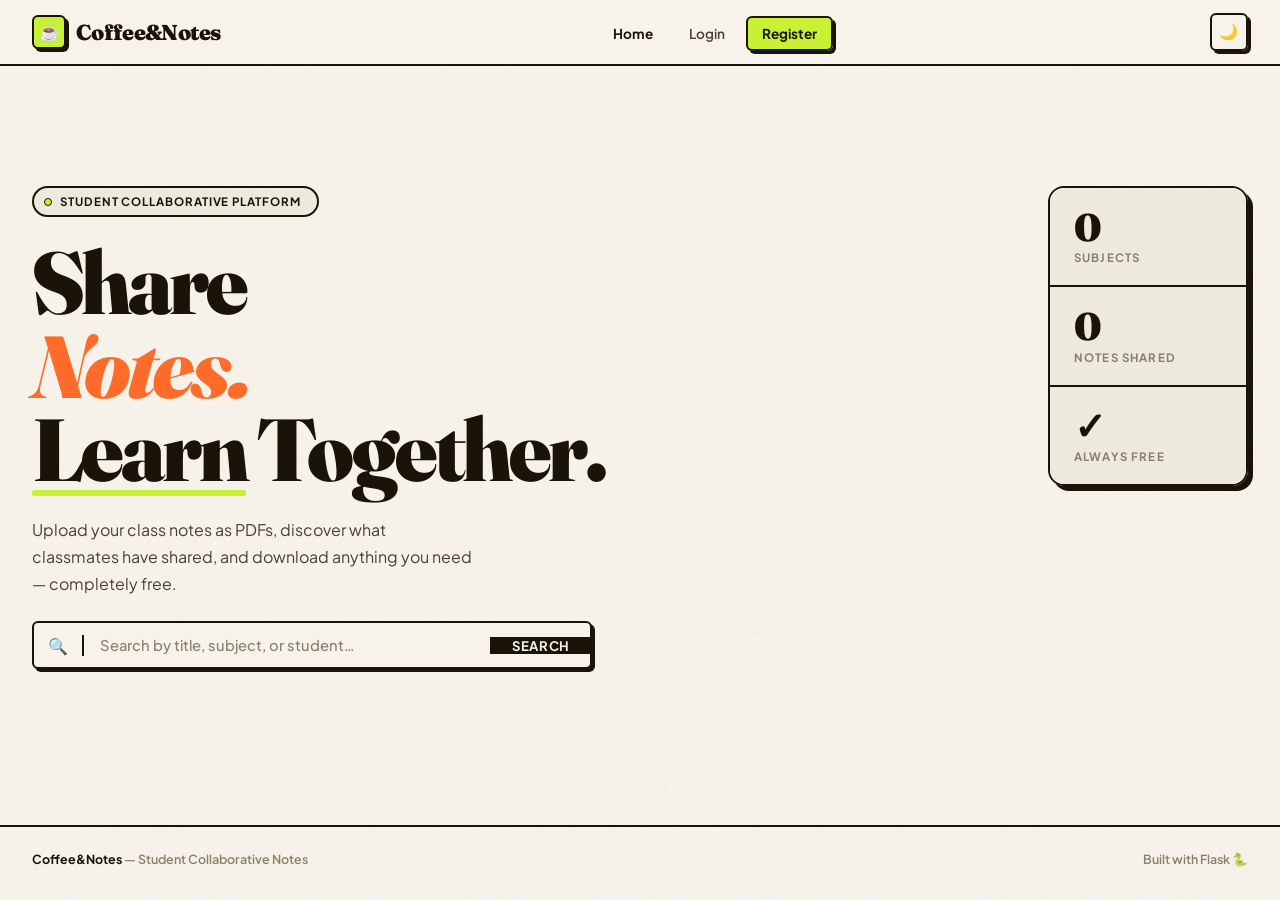
==== templates/index.html @ adb2385a "Initial commit" ====
<!DOCTYPE html>
<html lang="en" data-theme="light">
<head>
  <meta charset="UTF-8" />
  <meta name="viewport" content="width=device-width, initial-scale=1.0" />
  <title>Coffee&amp;Notes — Share Notes, Learn Together</title>
  <link rel="icon" type="image/svg+xml" href="/static/favicon.svg" />
  <link rel="preconnect" href="https://fonts.googleapis.com" />
  <link href="https://fonts.googleapis.com/css2?family=Fraunces:ital,opsz,wght@0,9..144,700;0,9..144,900;1,9..144,400&family=Plus+Jakarta+Sans:wght@400;500;600;700;800&display=swap" rel="stylesheet" />
  <link rel="stylesheet" href="/static/style.css" />
  <script>(function(){ var t=localStorage.getItem('ns-theme-v3')||'light'; document.documentElement.setAttribute('data-theme',t); })();</script>
</head>
<body>

<!-- NAVBAR — rendered by JS based on DATA.current_user -->
<nav class="navbar">
  <div class="nav-inner">
    <a href="/" class="logo"><div class="logo-box">☕</div> Coffee&amp;Notes</a>
    <ul class="nav-links" id="navLinks">
      <li><a href="/" class="active">Home</a></li>
      <!-- auth links injected by JS -->
    </ul>
    <div class="nav-controls">
      <button class="icon-btn" id="themeBtn" title="Toggle theme">🌙</button>
      <button class="hamburger icon-btn" id="burger" aria-label="Menu">
        <span></span><span></span><span></span>
      </button>
    </div>
  </div>
</nav>

<div id="flashesMount"></div>

<main>
<div class="page">

  <!-- HERO -->
  <section class="hero">
    <div class="hero-left">
      <div class="hero-pill">
        <span class="hero-dot"></span>
        Student Collaborative Platform
      </div>
      <h1 class="hero-title">
        Share<br>
        <span class="accent-word">Notes.</span><br>
        <span class="underline-word">Learn</span> Together.
      </h1>
      <p class="hero-desc">
        Upload your class notes as PDFs, discover what classmates have shared,
        and download anything you need — completely free.
      </p>

      <!-- Mobile stats -->
      <div class="stats-row-mobile">
        <div class="stat-chip-sm">
          <div class="num" id="mobileSubjectsCount">0</div>
          <div class="lbl">Subjects</div>
        </div>
        <div class="stat-chip-sm">
          <div class="num" id="mobileNotesCount">0</div>
          <div class="lbl">Notes</div>
        </div>
      </div>

      <!-- Search -->
      <form method="GET" action="/">
        <div class="search-bar">
          <span class="search-icon-wrap">🔍</span>
          <input type="text" name="q" id="searchInput"
            placeholder="Search by title, subject, or student…"
            autocomplete="off" />
          <button type="submit">Search</button>
        </div>
      </form>
    </div>

    <!-- Desktop stats panel -->
    <div class="hero-right">
      <div class="stat-block">
        <div class="stat-num" id="statSubjects">0</div>
        <div class="stat-lbl">Subjects</div>
      </div>
      <div class="stat-block">
        <div class="stat-num" id="statNotes">0</div>
        <div class="stat-lbl">Notes Shared</div>
      </div>
      <div class="stat-block">
        <div class="stat-num">✓</div>
        <div class="stat-lbl">Always Free</div>
      </div>
    </div>
  </section>

  <!-- CONTENT AREA — filled by JS -->
  <section id="contentArea"></section>

</div>
</main>

<footer>
  <span><strong>Coffee&amp;Notes</strong> — Student Collaborative Notes</span>
  <span>Built with Flask 🐍</span>
</footer>

<button class="scroll-top" id="scrollTop" aria-label="Back to top">↑</button>

<script>const DATA = {{ data|tojson }};</script>
<script src="/static/script.js"></script>

<script>
// ── Index page logic ───────────────────────────────────────────
(function() {
  const { subjects, total_notes, total_subjects, search_query, search_results, current_user } = DATA;

  // Populate search input
  if (search_query) {
    document.getElementById('searchInput').value = search_query;
  }

  // Stats counters
  animateCount(document.getElementById('statSubjects'), total_subjects);
  animateCount(document.getElementById('statNotes'), total_notes);
  animateCount(document.getElementById('mobileSubjectsCount'), total_subjects);
  animateCount(document.getElementById('mobileNotesCount'), total_notes);

  const area = document.getElementById('contentArea');

  if (search_query) {
    // ── Search results ─────────────────────────────────────────
    const clearBtn = `<a href="/" class="btn btn-ghost" style="font-size:0.78rem;padding:6px 14px;">✕ Clear</a>`;
    area.innerHTML = `
      <div class="sec-head">
        <span class="sec-head-label">Results for "${escHtml(search_query)}"</span>
        <span class="sec-head-count">${search_results.length}</span>
        <span class="sec-head-spacer"></span>
        ${clearBtn}
      </div>
    `;

    if (search_results.length === 0) {
      area.innerHTML += emptyState('😕', 'Nothing found',
        'Try a different search term, or upload the notes yourself.',
        current_user ? `<a href="/upload" class="btn btn-primary btn-lg">+ Upload Note</a>`
                     : `<a href="/register" class="btn btn-primary btn-lg">Join &amp; Upload</a>`);
    } else {
      const grid = document.createElement('div');
      grid.className = 'notes-grid';
      search_results.forEach(note => { grid.appendChild(makeNoteCard(note, current_user)); });
      area.appendChild(grid);
    }

  } else {
    // ── Subjects grid ──────────────────────────────────────────
    const uploadBtn = (current_user && subjects.length)
      ? `<a href="/upload" class="btn btn-primary" style="font-size:0.78rem;padding:7px 16px;">+ Upload</a>` : '';

    area.innerHTML = `
      <div class="sec-head">
        <span class="sec-head-label">Browse Subjects</span>
        ${subjects.length ? `<span class="sec-head-count">${subjects.length}</span>` : ''}
        <span class="sec-head-spacer"></span>
        ${uploadBtn}
      </div>
    `;

    if (subjects.length === 0) {
      area.innerHTML += emptyState('📭', 'No notes yet',
        'Be the first to upload notes and kick off the shared library.',
        current_user ? `<a href="/upload" class="btn btn-primary btn-xl">✦ Upload First Note</a>`
                     : `<a href="/register" class="btn btn-primary btn-xl">✦ Join &amp; Upload</a>`);
    } else {
      const maxCount = Math.max(...subjects.map(s => s.count));
      const grid = document.createElement('div');
      grid.className = 'subjects-grid';
      subjects.forEach(subj => {
        const pct = Math.round(subj.count / maxCount * 100);
        const card = document.createElement('a');
        card.href = `/subject/${encodeURIComponent(subj.name)}`;
        card.className = 'subject-card';
        card.innerHTML = `
          <span class="sc-arrow">↗</span>
          <div class="sc-icon-wrap" data-subject-icon="${escHtml(subj.name)}">📒</div>
          <div class="sc-name">${escHtml(subj.name)}</div>
          <div class="sc-meta"><strong>${subj.count}</strong> note${subj.count !== 1 ? 's' : ''}</div>
          <div class="sc-strip">
            <div class="sc-strip-fill" data-pct="${pct}" style="width:0%"></div>
          </div>
        `;
        grid.appendChild(card);
      });
      area.appendChild(grid);
    }
  }

  // Init strips after DOM insertion
  initStrips();
  stampIcons();
})();
</script>
</body>
</html>
---- static/style.css ----
/* ================================================================
   NoteShare v3 — Editorial Paper × Neon Ink
   Aesthetic: Warm cream paper, bold thick strokes, punchy lime/
   orange/coral accents, Plus Jakarta Sans + Fraunces serif,
   hard shadows (no blur), grid-breaking layout, high contrast.
   ================================================================ */

@import url('https://fonts.googleapis.com/css2?family=Fraunces:ital,opsz,wght@0,9..144,300;0,9..144,700;0,9..144,900;1,9..144,400&family=Plus+Jakarta+Sans:wght@400;500;600;700;800&display=swap');

/* ── Tokens ──────────────────────────────────────────────── */
:root {
  /* Paper palette */
  --paper:       #f7f3eb;
  --paper-2:     #eee9dd;
  --paper-3:     #e3ddd0;
  --ink:         #1a1408;
  --ink-2:       #4a4030;
  --ink-3:       #8a7f6a;

  /* Neon accents */
  --lime:        #c8f135;
  --lime-dk:     #9dbd1a;
  --orange:      #ff6b2b;
  --orange-lt:   #ff8f5e;
  --coral:       #ff4d6d;
  --sky:         #38bdf8;
  --mint:        #34d399;

  /* Theme accent (swapped in dark) */
  --accent:      var(--lime);
  --accent-dk:   var(--lime-dk);
  --accent-text: var(--ink);

  /* Strokes */
  --stroke:      2px solid var(--ink);
  --stroke-lt:   1px solid var(--paper-3);

  /* Hard shadow */
  --shadow-sm:   3px 3px 0 var(--ink);
  --shadow-md:   5px 5px 0 var(--ink);
  --shadow-lg:   8px 8px 0 var(--ink);

  /* Typography */
  --serif:    'Fraunces', Georgia, serif;
  --sans:     'Plus Jakarta Sans', system-ui, sans-serif;

  /* Radii — sharp */
  --r:     6px;
  --r-md:  10px;
  --r-lg:  16px;

  /* Motion */
  --ease:  cubic-bezier(0.34, 1.56, 0.64, 1);
  --ease2: cubic-bezier(0.16, 1, 0.3, 1);
  --t:     0.25s var(--ease);
  --t2:    0.2s var(--ease2);
}

/* Dark mode */
[data-theme="dark"] {
  --paper:   #141209;
  --paper-2: #1e1a10;
  --paper-3: #2a2418;
  --ink:     #f5f0e6;
  --ink-2:   #c8bfa8;
  --ink-3:   #7a7060;

  --accent:      var(--lime);
  --accent-dk:   var(--lime-dk);
  --accent-text: #141209;

  --shadow-sm:   3px 3px 0 rgba(200,241,53,0.4);
  --shadow-md:   5px 5px 0 rgba(200,241,53,0.3);
  --shadow-lg:   8px 8px 0 rgba(200,241,53,0.2);
}

/* ── Reset ───────────────────────────────────────────────── */
*, *::before, *::after { box-sizing: border-box; margin: 0; padding: 0; }
html { scroll-behavior: smooth; font-size: 16px; }

body {
  font-family: var(--sans);
  background: var(--paper);
  color: var(--ink);
  min-height: 100vh;
  overflow-x: hidden;
  transition: background 0.3s, color 0.3s;
}

a { color: inherit; text-decoration: none; }

/* Grain texture */
body::before {
  content: '';
  position: fixed; inset: 0;
  opacity: 0.04;
  background-image: url("data:image/svg+xml,%3Csvg viewBox='0 0 200 200' xmlns='http://www.w3.org/2000/svg'%3E%3Cfilter id='n'%3E%3CfeTurbulence type='fractalNoise' baseFrequency='0.9' numOctaves='4' stitchTiles='stitch'/%3E%3C/filter%3E%3Crect width='100%25' height='100%25' filter='url(%23n)'/%3E%3C/svg%3E");
  pointer-events: none;
  z-index: 0;
}

.navbar, main, footer, .scroll-top, .toast-wrap, .modal-overlay { position: relative; z-index: 2; }

/* Scrollbar */
::-webkit-scrollbar { width: 6px; }
::-webkit-scrollbar-track { background: var(--paper-2); }
::-webkit-scrollbar-thumb { background: var(--ink-3); border-radius: 0; }

/* ================================================================
   NAVBAR
================================================================ */
.navbar {
  position: sticky; top: 0; z-index: 100;
  background: var(--paper);
  border-bottom: var(--stroke);
  transition: background 0.3s;
}

.nav-inner {
  max-width: 1280px; margin: 0 auto;
  padding: 0 32px;
  height: 64px;
  display: flex; align-items: center; justify-content: space-between; gap: 20px;
}

/* Logo */
.logo {
  font-family: var(--serif);
  font-size: 1.35rem;
  font-weight: 900;
  color: var(--ink);
  display: flex; align-items: center; gap: 10px;
  letter-spacing: -0.03em;
}

.logo-box {
  width: 34px; height: 34px;
  background: var(--lime);
  border: var(--stroke);
  border-radius: var(--r);
  display: flex; align-items: center; justify-content: center;
  font-size: 1rem;
  box-shadow: var(--shadow-sm);
  transition: transform var(--t), box-shadow var(--t);
}

.logo:hover .logo-box {
  transform: translate(-2px,-2px);
  box-shadow: 5px 5px 0 var(--ink);
}

/* Nav links */
.nav-links { display: flex; align-items: center; gap: 6px; list-style: none; }

.nav-links a {
  font-size: 0.85rem; font-weight: 600;
  padding: 7px 14px;
  border-radius: var(--r);
  color: var(--ink-2);
  border: 1.5px solid transparent;
  transition: all var(--t2);
}

.nav-links a:hover {
  color: var(--ink);
  background: var(--paper-2);
  border-color: var(--ink);
  box-shadow: var(--shadow-sm);
  transform: translate(-1px,-1px);
}

.nav-links a.active { color: var(--ink); font-weight: 700; }

.btn-nav-cta {
  background: var(--lime) !important;
  color: var(--ink) !important;
  border: var(--stroke) !important;
  box-shadow: var(--shadow-sm) !important;
  font-weight: 700 !important;
}

.btn-nav-cta:hover {
  transform: translate(-2px,-2px) !important;
  box-shadow: var(--shadow-md) !important;
}

.nav-controls { display: flex; align-items: center; gap: 8px; }

.icon-btn {
  width: 38px; height: 38px;
  border: var(--stroke);
  border-radius: var(--r);
  background: transparent;
  color: var(--ink);
  display: flex; align-items: center; justify-content: center;
  cursor: pointer;
  font-size: 0.95rem;
  transition: all var(--t2);
  box-shadow: var(--shadow-sm);
}

.icon-btn:hover {
  background: var(--paper-2);
  transform: translate(-1px,-1px);
  box-shadow: var(--shadow-md);
}

.hamburger { display: none; flex-direction: column; gap: 4px; }
.hamburger span { display: block; width: 20px; height: 2px; background: var(--ink); border-radius: 1px; transition: all var(--t2); }

/* ================================================================
   LAYOUT
================================================================ */
.page { max-width: 1280px; margin: 0 auto; padding: 56px 32px 100px; }

/* ================================================================
   FLASH
================================================================ */
.flashes { max-width: 1280px; margin: 16px auto 0; padding: 0 32px; display: flex; flex-direction: column; gap: 8px; }

.flash {
  display: flex; align-items: center; gap: 10px;
  padding: 13px 18px;
  border: var(--stroke);
  border-radius: var(--r);
  font-size: 0.875rem; font-weight: 600;
  animation: flashIn 0.3s var(--ease);
}

.flash.success { background: var(--lime); color: var(--ink); box-shadow: var(--shadow-sm); }
.flash.error   { background: var(--coral); color: #fff; box-shadow: var(--shadow-sm); }

@keyframes flashIn {
  from { opacity:0; transform:translateY(-10px); }
  to   { opacity:1; transform:translateY(0); }
}

/* ================================================================
   HERO
================================================================ */
.hero {
  padding: 64px 0 56px;
  display: grid;
  grid-template-columns: 1fr auto;
  gap: 40px;
  align-items: start;
}

.hero-left { display: flex; flex-direction: column; gap: 24px; }

/* Tag pill */
.hero-pill {
  display: inline-flex; align-items: center; gap: 8px;
  background: var(--paper-2);
  border: var(--stroke);
  border-radius: 999px;
  padding: 6px 16px 6px 10px;
  font-size: 0.72rem; font-weight: 700;
  letter-spacing: 0.08em; text-transform: uppercase;
  color: var(--ink);
  width: fit-content;
}

.hero-dot {
  width: 8px; height: 8px;
  background: var(--lime);
  border: 1.5px solid var(--ink);
  border-radius: 50%;
  animation: breathe 2s ease-in-out infinite;
}

@keyframes breathe {
  0%,100% { transform:scale(1); }
  50%      { transform:scale(1.3); }
}

.hero-title {
  font-family: var(--serif);
  font-size: clamp(3rem, 7vw, 5.5rem);
  font-weight: 900;
  line-height: 0.95;
  letter-spacing: -0.04em;
  color: var(--ink);
}

.hero-title .accent-word {
  color: var(--orange);
  font-style: italic;
}

.hero-title .underline-word {
  position: relative;
  display: inline-block;
}

.hero-title .underline-word::after {
  content: '';
  position: absolute;
  left: 0; bottom: -4px;
  width: 100%; height: 6px;
  background: var(--lime);
  border-radius: 2px;
}

.hero-desc {
  font-size: 1rem; color: var(--ink-2); line-height: 1.7;
  max-width: 440px; font-weight: 400;
}

/* Hero right — stats panel */
.hero-right {
  display: flex;
  flex-direction: column;
  gap: 0;
  border: var(--stroke);
  border-radius: var(--r-lg);
  overflow: hidden;
  box-shadow: var(--shadow-md);
  min-width: 200px;
  flex-shrink: 0;
}

.stat-block {
  padding: 20px 24px;
  border-bottom: var(--stroke);
  background: var(--paper-2);
  transition: background var(--t2);
}

.stat-block:last-child { border-bottom: none; }
.stat-block:hover { background: var(--lime); }

.stat-num {
  font-family: var(--serif);
  font-size: 2.4rem;
  font-weight: 900;
  color: var(--ink);
  line-height: 1;
  letter-spacing: -0.04em;
}

.stat-lbl {
  font-size: 0.72rem; font-weight: 700;
  letter-spacing: 0.1em; text-transform: uppercase;
  color: var(--ink-3);
  margin-top: 4px;
}

/* Search bar */
.search-bar {
  display: flex;
  align-items: center;
  gap: 0;
  max-width: 560px;
  border: var(--stroke);
  border-radius: var(--r);
  overflow: hidden;
  box-shadow: var(--shadow-sm);
  background: var(--paper);
}

.search-icon-wrap {
  padding: 0 14px;
  color: var(--ink-3);
  font-size: 1rem;
  border-right: var(--stroke);
  height: 100%;
  display: flex; align-items: center;
}

.search-bar input {
  flex: 1;
  padding: 13px 16px;
  background: transparent;
  border: none;
  outline: none;
  font-family: var(--sans);
  font-size: 0.92rem;
  color: var(--ink);
  font-weight: 500;
}

.search-bar input::placeholder { color: var(--ink-3); }

.search-bar button {
  background: var(--ink);
  color: var(--paper);
  border: none;
  border-left: var(--stroke);
  padding: 0 20px;
  height: 100%;
  font-family: var(--sans);
  font-size: 0.82rem;
  font-weight: 700;
  cursor: pointer;
  letter-spacing: 0.05em;
  text-transform: uppercase;
  transition: background var(--t2);
  white-space: nowrap;
}

.search-bar button:hover { background: var(--orange); }

/* ================================================================
   SECTION HEADING
================================================================ */
.sec-head {
  display: flex; align-items: center; gap: 16px;
  margin-bottom: 28px;
  padding-bottom: 16px;
  border-bottom: var(--stroke);
}

.sec-head-label {
  font-family: var(--serif);
  font-size: 1.4rem;
  font-weight: 700;
  color: var(--ink);
  letter-spacing: -0.02em;
}

.sec-head-count {
  background: var(--lime);
  border: var(--stroke);
  border-radius: 999px;
  padding: 2px 12px;
  font-size: 0.72rem;
  font-weight: 800;
  color: var(--ink);
  letter-spacing: 0.06em;
}

.sec-head-spacer { flex: 1; }

/* ================================================================
   SUBJECT CARDS
================================================================ */
.subjects-grid {
  display: grid;
  grid-template-columns: repeat(auto-fill, minmax(230px, 1fr));
  gap: 0;
  border: var(--stroke);
  border-radius: var(--r-lg);
  overflow: hidden;
  box-shadow: var(--shadow-md);
}

.subject-card {
  background: var(--paper-2);
  border-right: var(--stroke);
  border-bottom: var(--stroke);
  padding: 26px 22px;
  display: flex; flex-direction: column; gap: 10px;
  text-decoration: none;
  position: relative;
  overflow: hidden;
  transition: background var(--t2), transform 0.15s;
  cursor: pointer;
}

/* Remove right border on last in row & bottom border on last row
   (handled via JS class or just let overflow:hidden clip it) */
.subject-card::after {
  content: '→';
  position: absolute; top: 20px; right: 20px;
  font-size: 1.1rem; color: var(--ink-3);
  transition: all var(--t);
}

.subject-card:hover {
  background: var(--lime);
  z-index: 1;
}

.subject-card:hover::after { transform: translate(3px,-3px); color: var(--ink); }

.sc-icon-wrap {
  width: 44px; height: 44px;
  background: var(--paper);
  border: var(--stroke);
  border-radius: var(--r);
  display: flex; align-items: center; justify-content: center;
  font-size: 1.3rem;
  box-shadow: var(--shadow-sm);
  transition: transform var(--t);
}

.subject-card:hover .sc-icon-wrap { transform: rotate(-6deg) scale(1.08); }

.sc-name {
  font-family: var(--serif);
  font-size: 1.1rem; font-weight: 700;
  color: var(--ink); letter-spacing: -0.02em;
  padding-right: 24px;
  line-height: 1.2;
}

.sc-meta { font-size: 0.76rem; font-weight: 600; color: var(--ink-3); text-transform: uppercase; letter-spacing: 0.06em; }
.sc-meta strong { color: var(--orange); }

/* Progress strip */
.sc-strip { height: 4px; background: var(--paper-3); border-radius: 0; overflow: hidden; margin-top: 4px; }
.sc-strip-fill { height: 100%; background: var(--orange); width: 0%; transition: width 1s var(--ease2); }
.subject-card:hover .sc-strip-fill { background: var(--ink); }

/* ================================================================
   NOTE CARDS
================================================================ */
.notes-grid {
  display: grid;
  grid-template-columns: repeat(auto-fill, minmax(300px, 1fr));
  gap: 20px;
}

.note-card {
  background: var(--paper-2);
  border: var(--stroke);
  border-radius: var(--r-md);
  padding: 22px;
  display: flex; flex-direction: column; gap: 14px;
  box-shadow: var(--shadow-sm);
  transition: transform var(--t), box-shadow var(--t);
  animation: cardPop 0.4s var(--ease) both;
  position: relative;
  overflow: hidden;
}

/* Colored left accent bar */
.note-card::before {
  content: '';
  position: absolute; left: 0; top: 0; bottom: 0;
  width: 4px;
  background: var(--orange);
}

.note-card:nth-child(3n+1)::before { background: var(--orange); }
.note-card:nth-child(3n+2)::before { background: var(--lime); }
.note-card:nth-child(3n)::before   { background: var(--sky); }

.note-card:hover { transform: translate(-3px,-3px); box-shadow: var(--shadow-lg); }

@keyframes cardPop {
  from { opacity:0; transform:translateY(14px) scale(0.97); }
  to   { opacity:1; transform:translateY(0) scale(1); }
}

.note-card:nth-child(1) { animation-delay:.04s }
.note-card:nth-child(2) { animation-delay:.08s }
.note-card:nth-child(3) { animation-delay:.12s }
.note-card:nth-child(4) { animation-delay:.16s }
.note-card:nth-child(5) { animation-delay:.20s }
.note-card:nth-child(6) { animation-delay:.24s }

.nc-top { display: flex; align-items: flex-start; gap: 14px; padding-left: 8px; }

.pdf-block {
  width: 40px; height: 50px;
  background: var(--coral);
  border: var(--stroke);
  border-radius: var(--r);
  display: flex; flex-direction: column;
  align-items: center; justify-content: center;
  flex-shrink: 0;
  gap: 1px;
  box-shadow: var(--shadow-sm);
}

.pdf-block-icon { font-size: 1rem; }
.pdf-block-label { font-size: 0.45rem; font-weight: 800; color: #fff; letter-spacing: 0.12em; }

.nc-text { flex:1; min-width:0; }

.nc-title {
  font-family: var(--serif);
  font-size: 1rem; font-weight: 700;
  color: var(--ink);
  line-height: 1.3; letter-spacing: -0.01em;
  margin-bottom: 6px;
  display: -webkit-box;
  -webkit-line-clamp: 2;
  -webkit-box-orient: vertical;
  overflow: hidden;
}

.nc-author {
  display: flex; align-items: center; gap: 6px;
  font-size: 0.78rem; color: var(--ink-3); font-weight: 600;
}

.ava {
  width: 22px; height: 22px;
  background: var(--orange);
  border: 1.5px solid var(--ink);
  border-radius: 50%;
  display: flex; align-items: center; justify-content: center;
  font-size: 0.6rem; font-weight: 800; color: #fff;
  flex-shrink: 0;
}

.nc-tags { display: flex; gap: 6px; flex-wrap: wrap; padding-left: 8px; }

.tag {
  display: inline-flex; align-items: center;
  background: var(--paper-3);
  border: 1.5px solid var(--ink-3);
  border-radius: 4px;
  padding: 3px 9px;
  font-size: 0.7rem; font-weight: 700;
  color: var(--ink-2);
  text-transform: uppercase; letter-spacing: 0.05em;
}

.nc-actions { display: flex; gap: 8px; padding-left: 8px; margin-top: auto; }

/* ================================================================
   BUTTONS
================================================================ */
.btn {
  display: inline-flex; align-items: center; gap: 6px;
  padding: 9px 18px;
  border-radius: var(--r);
  font-family: var(--sans);
  font-size: 0.82rem; font-weight: 700;
  cursor: pointer; border: var(--stroke);
  transition: transform var(--t), box-shadow var(--t);
  text-decoration: none; white-space: nowrap;
  letter-spacing: 0.02em;
}

.btn-primary {
  background: var(--lime);
  color: var(--ink);
  box-shadow: var(--shadow-sm);
}

.btn-primary:hover { transform: translate(-2px,-2px); box-shadow: var(--shadow-md); }

.btn-ghost {
  background: transparent;
  color: var(--ink);
  box-shadow: var(--shadow-sm);
}

.btn-ghost:hover { background: var(--paper-2); transform: translate(-2px,-2px); box-shadow: var(--shadow-md); }

.btn-danger {
  background: var(--coral);
  color: #fff;
  border-color: var(--ink);
  box-shadow: var(--shadow-sm);
}

.btn-danger:hover { transform: translate(-2px,-2px); box-shadow: var(--shadow-md); }

.btn-lg { padding: 12px 26px; font-size: 0.92rem; border-radius: var(--r-md); }
.btn-xl { padding: 16px 36px; font-size: 1.05rem; border-radius: var(--r-md); }

/* ================================================================
   UPLOAD FORM
================================================================ */
.form-page { max-width: 600px; margin: 0 auto; }

.page-header { margin-bottom: 36px; }

.page-eyebrow {
  font-size: 0.7rem; font-weight: 800;
  letter-spacing: 0.12em; text-transform: uppercase;
  color: var(--orange); margin-bottom: 10px;
}

.page-title {
  font-family: var(--serif);
  font-size: 2.6rem; font-weight: 900;
  color: var(--ink); letter-spacing: -0.04em;
  line-height: 1.05;
}

.form-card {
  background: var(--paper-2);
  border: var(--stroke);
  border-radius: var(--r-lg);
  padding: 40px;
  box-shadow: var(--shadow-lg);
  position: relative;
}

.form-group { margin-bottom: 24px; }

.form-label {
  display: block;
  font-size: 0.72rem; font-weight: 800;
  color: var(--ink-2);
  letter-spacing: 0.1em; text-transform: uppercase;
  margin-bottom: 8px;
}

.input-row {
  display: flex;
  align-items: stretch;
  border: var(--stroke);
  border-radius: var(--r);
  overflow: hidden;
  background: var(--paper);
  box-shadow: var(--shadow-sm);
  transition: box-shadow var(--t2);
}

.input-row:focus-within { box-shadow: var(--shadow-md); }

.input-pfx {
  padding: 0 14px;
  border-right: var(--stroke);
  display: flex; align-items: center;
  font-size: 1rem; color: var(--ink-3);
  background: var(--paper-2);
}

.form-input {
  flex: 1;
  padding: 13px 16px;
  background: transparent;
  border: none; outline: none;
  font-family: var(--sans); font-size: 0.95rem;
  color: var(--ink); font-weight: 500;
}

.form-input::placeholder { color: var(--ink-3); }

/* Drop zone */
.drop-zone {
  border: 2px dashed var(--ink-3);
  border-radius: var(--r-md);
  padding: 44px 24px;
  text-align: center;
  cursor: pointer;
  position: relative;
  transition: all var(--t2);
  background: var(--paper);
}

.drop-zone:hover, .drop-zone.dragover {
  border-color: var(--ink);
  border-style: solid;
  background: var(--paper-2);
  box-shadow: var(--shadow-sm);
}

.drop-zone.has-file {
  border-color: var(--lime-dk);
  border-style: solid;
  background: rgba(200,241,53,0.12);
}

.drop-zone input[type="file"] { position:absolute; inset:0; opacity:0; cursor:pointer; width:100%; height:100%; }

.dz-icon-box {
  width: 56px; height: 56px;
  background: var(--paper-2);
  border: var(--stroke);
  border-radius: var(--r);
  box-shadow: var(--shadow-sm);
  display: flex; align-items: center; justify-content: center;
  font-size: 1.5rem;
  margin: 0 auto 14px;
  transition: transform var(--t);
}

.drop-zone:hover .dz-icon-box { transform: translate(-2px,-2px) scale(1.05); box-shadow: var(--shadow-md); }

.dz-heading { font-family: var(--serif); font-size: 1.05rem; font-weight: 700; color: var(--ink); margin-bottom: 4px; }
.dz-sub { font-size: 0.78rem; color: var(--ink-3); font-weight: 500; }

.dz-filename {
  display: none; align-items: center; gap: 8px;
  margin-top: 14px; padding: 10px 16px;
  background: var(--lime);
  border: var(--stroke);
  border-radius: var(--r);
  font-size: 0.82rem; color: var(--ink); font-weight: 700;
  word-break: break-all;
  box-shadow: var(--shadow-sm);
}

.dz-filename.show { display: flex; }

/* Tips */
.tips-box {
  margin-top: 20px;
  background: var(--paper-2);
  border: var(--stroke);
  border-radius: var(--r-md);
  padding: 20px;
  box-shadow: var(--shadow-sm);
}

.tips-box-head {
  font-family: var(--serif);
  font-size: 1rem; font-weight: 700;
  color: var(--ink); margin-bottom: 10px;
  display: flex; align-items: center; gap: 8px;
}

.tips-box ul { padding-left: 20px; display: flex; flex-direction: column; gap: 5px; }
.tips-box li { font-size: 0.82rem; color: var(--ink-2); line-height: 1.5; }

/* ================================================================
   SUBJECT PAGE
================================================================ */
.breadcrumb { display: flex; align-items: center; gap: 8px; font-size: 0.8rem; font-weight: 600; color: var(--ink-3); margin-bottom: 28px; }
.breadcrumb a { color: var(--orange); }
.breadcrumb a:hover { text-decoration: underline; }
.bc-sep { color: var(--ink-3); }

.subj-hero { margin-bottom: 44px; }

.subj-title-row { display: flex; align-items: flex-start; justify-content: space-between; gap: 20px; flex-wrap: wrap; }

.subj-title-l { display: flex; align-items: center; gap: 20px; }

.subj-icon-box {
  width: 64px; height: 64px;
  background: var(--lime);
  border: var(--stroke);
  border-radius: var(--r-md);
  display: flex; align-items: center; justify-content: center;
  font-size: 1.8rem;
  box-shadow: var(--shadow-md);
  flex-shrink: 0;
}

.subj-h1 {
  font-family: var(--serif);
  font-size: clamp(1.8rem, 4.5vw, 2.8rem);
  font-weight: 900; color: var(--ink);
  letter-spacing: -0.04em; line-height: 1;
}

.subj-meta { display: flex; align-items: center; gap: 10px; margin-top: 8px; }

.badge {
  display: inline-flex; align-items: center; gap: 5px;
  background: var(--orange);
  border: var(--stroke);
  border-radius: 4px;
  padding: 3px 10px;
  font-size: 0.7rem; font-weight: 800;
  color: #fff; text-transform: uppercase; letter-spacing: 0.07em;
  box-shadow: var(--shadow-sm);
}

/* ================================================================
   EMPTY STATE
================================================================ */
.empty { text-align: center; padding: 80px 32px; }

.empty-box {
  width: 88px; height: 88px;
  background: var(--paper-2);
  border: var(--stroke);
  border-radius: var(--r-lg);
  display: flex; align-items: center; justify-content: center;
  font-size: 2.2rem;
  margin: 0 auto 24px;
  box-shadow: var(--shadow-md);
}

.empty h3 { font-family: var(--serif); font-size: 1.5rem; font-weight: 900; color: var(--ink); margin-bottom: 10px; letter-spacing: -0.02em; }
.empty p  { font-size: 0.9rem; color: var(--ink-3); margin-bottom: 28px; max-width: 320px; margin-left:auto; margin-right:auto; }

/* ================================================================
   MODAL
================================================================ */
.modal-overlay {
  display: none; position: fixed; inset: 0;
  background: rgba(26,20,8,0.7);
  z-index: 500;
  align-items: center; justify-content: center;
}

.modal-overlay.open { display: flex; }

.modal {
  background: var(--paper);
  border: var(--stroke);
  border-radius: var(--r-lg);
  padding: 36px; max-width: 380px; width: 90%;
  box-shadow: var(--shadow-lg);
  text-align: center;
  animation: modalPop 0.3s var(--ease);
}

@keyframes modalPop {
  from { opacity:0; transform:scale(0.9) translateY(16px); }
  to   { opacity:1; transform:scale(1) translateY(0); }
}

.modal-icon {
  width: 60px; height: 60px;
  background: var(--coral);
  border: var(--stroke);
  border-radius: var(--r-md);
  box-shadow: var(--shadow-md);
  display: flex; align-items: center; justify-content: center;
  font-size: 1.6rem;
  margin: 0 auto 18px;
}

.modal h3 { font-family: var(--serif); font-size: 1.3rem; font-weight: 900; color: var(--ink); margin-bottom: 8px; letter-spacing: -0.02em; }
.modal p  { font-size: 0.85rem; color: var(--ink-2); margin-bottom: 28px; line-height: 1.6; }
.modal-actions { display: flex; gap: 10px; justify-content: center; }

/* ================================================================
   TOAST
================================================================ */
.toast-wrap { position: fixed; bottom: 24px; right: 24px; z-index: 900; display: flex; flex-direction: column; gap: 8px; }

.toast {
  padding: 12px 20px;
  border: var(--stroke);
  border-radius: var(--r);
  font-size: 0.84rem; font-weight: 700;
  box-shadow: var(--shadow-md);
  animation: toastIn 0.3s var(--ease);
  max-width: 300px;
}

.toast.info    { background: var(--lime);  color: var(--ink); }
.toast.error   { background: var(--coral); color: #fff; }
.toast.success { background: var(--mint);  color: var(--ink); }

@keyframes toastIn {
  from { opacity:0; transform:translateX(20px); }
  to   { opacity:1; transform:translateX(0); }
}

/* ================================================================
   FOOTER & SCROLL TOP
================================================================ */
footer {
  border-top: var(--stroke);
  padding: 24px 32px;
  display: flex; align-items: center; justify-content: space-between;
  font-size: 0.78rem; font-weight: 600; color: var(--ink-3);
  position: relative; z-index: 2;
}

footer strong { color: var(--ink); }

.scroll-top {
  position: fixed; bottom: 28px; right: 28px;
  width: 46px; height: 46px;
  background: var(--lime);
  border: var(--stroke);
  border-radius: var(--r);
  color: var(--ink); font-size: 1.1rem; font-weight: 800;
  cursor: pointer;
  box-shadow: var(--shadow-md);
  display: flex; align-items: center; justify-content: center;
  opacity: 0; transform: translateY(12px);
  transition: all var(--t2);
  z-index: 200;
}

.scroll-top.visible { opacity:1; transform:translateY(0); }
.scroll-top:hover { transform: translate(-2px,-2px); box-shadow: var(--shadow-lg); }

/* ================================================================
   RESPONSIVE
================================================================ */
@media (max-width: 900px) {
  .hero { grid-template-columns: 1fr; gap: 32px; }
  .hero-right { flex-direction: row; min-width: auto; }
  .stat-block { flex: 1; border-right: var(--stroke); border-bottom: none; }
  .stat-block:last-child { border-right: none; }
}

@media (max-width: 768px) {
  .nav-inner { padding: 0 18px; }
  .nav-links {
    display: none; position: fixed;
    top: 64px; left: 0; right: 0;
    background: var(--paper);
    border-bottom: var(--stroke);
    flex-direction: column; padding: 12px 18px 18px; gap: 4px;
  }
  .nav-links.open { display: flex; }
  .nav-links a { padding: 10px 14px; }
  .hamburger { display: flex; }
  .page { padding: 32px 18px 80px; }
  .hero { padding: 40px 0 32px; }
  .form-card { padding: 28px 20px; }
  .subjects-grid { grid-template-columns: repeat(2, 1fr); }
  .notes-grid { grid-template-columns: 1fr; }
  .subj-title-row { flex-direction: column; }
  footer { flex-direction: column; gap: 8px; text-align: center; }
  .hero-right { flex-direction: column; }
  .stat-block { border-right: none; border-bottom: var(--stroke); }
}

@media (max-width: 480px) {
  .hero-title { font-size: 2.4rem; }
  .subjects-grid { grid-template-columns: 1fr; }
  .hero-right { display: none; }
  .stats-row-mobile { display: flex !important; }
}

/* Mobile stats (shown only on small screens) */
.stats-row-mobile {
  display: none;
  gap: 10px;
  margin-bottom: 24px;
}

.stat-chip-sm {
  flex: 1;
  padding: 14px;
  background: var(--paper-2);
  border: var(--stroke);
  border-radius: var(--r);
  box-shadow: var(--shadow-sm);
  text-align: center;
}

.stat-chip-sm .num {
  font-family: var(--serif);
  font-size: 1.8rem; font-weight: 900; color: var(--ink);
  letter-spacing: -0.04em;
}

.stat-chip-sm .lbl {
  font-size: 0.68rem; font-weight: 700;
  text-transform: uppercase; letter-spacing: 0.08em;
  color: var(--ink-3);
}

/* ================================================================
   AUTH PAGES (Login / Register)
================================================================ */

.auth-page {
  max-width: 520px;
  margin: 0 auto;
  padding-top: 20px;
}

.auth-header { text-align: center; margin-bottom: 32px; }

.auth-logo-big {
  width: 56px; height: 56px;
  background: var(--lime);
  border: var(--stroke);
  border-radius: var(--r-md);
  box-shadow: var(--shadow-md);
  display: flex; align-items: center; justify-content: center;
  font-size: 1.5rem; font-weight: 900;
  margin: 0 auto 18px;
}

.auth-title {
  font-family: var(--serif);
  font-size: 2.2rem; font-weight: 900;
  color: var(--ink); letter-spacing: -0.04em;
  margin-bottom: 8px;
}

.auth-sub { font-size: 0.9rem; color: var(--ink-3); line-height: 1.6; }

.auth-switch {
  text-align: center;
  margin-top: 20px;
  font-size: 0.875rem; color: var(--ink-3); font-weight: 500;
}

.auth-switch a { color: var(--orange); font-weight: 700; }
.auth-switch a:hover { text-decoration: underline; }

/* Two-column form row */
.form-row-2 {
  display: grid;
  grid-template-columns: 1fr 1fr;
  gap: 16px;
}

@media (max-width: 540px) {
  .form-row-2 { grid-template-columns: 1fr; }
}

/* Input suffix (show/hide pw) */
.input-sfx {
  padding: 0 14px;
  border-left: var(--stroke);
  background: var(--paper-2);
  border: none;
  border-left: var(--stroke);
  cursor: pointer;
  color: var(--ink-3);
  font-size: 0.9rem;
  transition: color var(--t2);
}

.input-sfx:hover { color: var(--ink); }

/* Password strength */
.pw-strength-wrap {
  display: flex; align-items: center; gap: 10px;
  margin-top: -8px; margin-bottom: 4px;
}

.pw-strength-bar {
  flex: 1; height: 5px;
  background: var(--paper-3);
  border: 1px solid var(--ink-3);
  border-radius: 2px; overflow: hidden;
}

.pw-strength-fill {
  height: 100%; width: 0%;
  border-radius: 2px;
  transition: width 0.4s, background 0.4s;
}

.pw-strength-label {
  font-size: 0.72rem; font-weight: 700;
  color: var(--ink-3); min-width: 50px;
  text-transform: uppercase; letter-spacing: 0.06em;
}

/* Form hint text */
.form-hint {
  font-size: 0.73rem; color: var(--ink-3);
  margin-top: 5px; font-weight: 500; line-height: 1.5;
}

/* Textarea */
.form-textarea {
  resize: vertical;
  min-height: 100px;
  border-radius: var(--r);
  padding: 13px 16px;
  border: var(--stroke);
  width: 100%;
  font-family: var(--sans);
  background: var(--paper);
  color: var(--ink);
  font-size: 0.95rem;
  outline: none;
  transition: box-shadow var(--t2);
}

.form-textarea:focus {
  box-shadow: var(--shadow-sm);
}

/* ================================================================
   NAVBAR — User Avatar + Dropdown
================================================================ */

.nav-user-wrap { position: relative; }

.nav-user-btn {
  display: flex; align-items: center; gap: 8px;
  background: var(--paper-2);
  border: var(--stroke);
  border-radius: var(--r);
  padding: 5px 12px 5px 6px;
  cursor: pointer;
  font-family: var(--sans);
  font-size: 0.85rem; font-weight: 600;
  color: var(--ink);
  box-shadow: var(--shadow-sm);
  transition: all var(--t2);
}

.nav-user-btn:hover {
  background: var(--lime);
  transform: translate(-1px,-1px);
  box-shadow: var(--shadow-md);
}

.nav-avatar {
  width: 28px; height: 28px;
  border-radius: 50%;
  border: 1.5px solid var(--ink);
  object-fit: cover;
}

.nav-avatar-init {
  width: 28px; height: 28px;
  border-radius: 50%;
  background: var(--orange);
  border: 1.5px solid var(--ink);
  display: flex; align-items: center; justify-content: center;
  font-size: 0.75rem; font-weight: 800; color: #fff;
}

.nav-username { font-size: 0.82rem; }
.nav-caret { font-size: 0.65rem; color: var(--ink-3); }

.user-dropdown {
  display: none;
  position: absolute; top: calc(100% + 6px); right: 0;
  min-width: 180px;
  background: var(--paper);
  border: var(--stroke);
  border-radius: var(--r-md);
  box-shadow: var(--shadow-lg);
  overflow: hidden;
  z-index: 200;
  animation: dropIn 0.2s var(--ease);
}

.user-dropdown.open { display: block; }

@keyframes dropIn {
  from { opacity:0; transform:translateY(-8px); }
  to   { opacity:1; transform:translateY(0); }
}

.user-dropdown a {
  display: flex; align-items: center; gap: 8px;
  padding: 11px 16px;
  font-size: 0.84rem; font-weight: 600; color: var(--ink);
  border-bottom: 1px solid var(--paper-3);
  transition: background var(--t2);
}

.user-dropdown a:last-child { border-bottom: none; }
.user-dropdown a:hover { background: var(--paper-2); }
.user-dropdown .dropdown-danger { color: var(--coral); }
.user-dropdown .dropdown-danger:hover { background: var(--coral); color: #fff; }

.dropdown-divider { height: 1px; background: var(--paper-3); }

/* ================================================================
   PROFILE PAGE
================================================================ */

.profile-hero {
  background: var(--paper-2);
  border: var(--stroke);
  border-radius: var(--r-lg);
  box-shadow: var(--shadow-md);
  overflow: hidden;
  position: relative;
}

/* Decorative top strip */
.profile-hero::before {
  content: '';
  display: block;
  height: 6px;
  background: repeating-linear-gradient(
    90deg,
    var(--lime) 0px, var(--lime) 40px,
    var(--orange) 40px, var(--orange) 80px,
    var(--sky) 80px, var(--sky) 120px
  );
}

.profile-hero-inner {
  display: flex;
  align-items: flex-start;
  gap: 28px;
  padding: 36px;
  flex-wrap: wrap;
}

/* Avatar */
.profile-avatar-wrap {
  flex-shrink: 0;
}

.profile-avatar {
  width: 100px; height: 100px;
  border-radius: 50%;
  border: var(--stroke);
  box-shadow: var(--shadow-md);
  object-fit: cover;
}

.profile-avatar-init {
  width: 100px; height: 100px;
  border-radius: 50%;
  background: var(--orange);
  border: var(--stroke);
  box-shadow: var(--shadow-md);
  display: flex; align-items: center; justify-content: center;
  font-family: var(--serif);
  font-size: 2.4rem; font-weight: 900; color: #fff;
}

/* Info */
.profile-info { flex: 1; min-width: 0; }

.profile-name-row {
  display: flex; align-items: baseline; gap: 12px;
  flex-wrap: wrap; margin-bottom: 6px;
}

.profile-name {
  font-family: var(--serif);
  font-size: clamp(1.5rem, 4vw, 2rem);
  font-weight: 900; color: var(--ink);
  letter-spacing: -0.03em; line-height: 1;
}

.profile-handle {
  font-size: 0.9rem; font-weight: 600; color: var(--ink-3);
}

.profile-headline {
  font-size: 0.95rem; font-weight: 600;
  color: var(--orange);
  margin-bottom: 10px;
}

.profile-about {
  font-size: 0.9rem; color: var(--ink-2);
  line-height: 1.65; max-width: 520px;
  margin-bottom: 14px;
}

.profile-meta-row { display: flex; gap: 10px; flex-wrap: wrap; }

.profile-meta-chip {
  display: inline-flex; align-items: center; gap: 5px;
  background: var(--paper-3);
  border: 1px solid var(--ink-3);
  border-radius: 4px;
  padding: 3px 10px;
  font-size: 0.72rem; font-weight: 700;
  color: var(--ink-2);
  text-transform: uppercase; letter-spacing: 0.05em;
}

.profile-edit-btn { flex-shrink: 0; align-self: flex-start; }

/* ================================================================
   EDIT PROFILE — Avatar upload row
================================================================ */

.avatar-upload-row {
  display: flex; align-items: center; gap: 20px;
  padding: 20px;
  background: var(--paper);
  border: var(--stroke);
  border-radius: var(--r-md);
  box-shadow: var(--shadow-sm);
}

.avatar-preview {
  width: 72px; height: 72px; flex-shrink: 0;
}

.avatar-preview img {
  width: 72px; height: 72px;
  border-radius: 50%;
  border: var(--stroke);
  box-shadow: var(--shadow-sm);
  object-fit: cover;
}

.avatar-preview-init {
  width: 72px; height: 72px;
  border-radius: 50%;
  background: var(--orange);
  border: var(--stroke);
  box-shadow: var(--shadow-sm);
  display: flex; align-items: center; justify-content: center;
  font-family: var(--serif);
  font-size: 1.6rem; font-weight: 900; color: #fff;
}

.avatar-upload-info { display: flex; flex-direction: column; gap: 6px; }

/* ================================================================
   UPLOAD PAGE — "Uploading as" row
================================================================ */

.upload-as-row {
  display: flex; align-items: center; gap: 10px;
  padding: 12px 16px;
  background: var(--paper);
  border: var(--stroke);
  border-radius: var(--r);
  margin-bottom: 18px;
  font-size: 0.85rem; color: var(--ink-2);
  box-shadow: var(--shadow-sm);
}

.upload-as-label {
  font-size: 0.72rem; font-weight: 700;
  text-transform: uppercase; letter-spacing: 0.08em;
  color: var(--ink-3);
}

.upload-as-avatar {
  width: 28px; height: 28px;
  border-radius: 50%; border: 1.5px solid var(--ink);
  object-fit: cover;
}

.upload-as-init {
  width: 28px; height: 28px;
  border-radius: 50%; background: var(--orange);
  border: 1.5px solid var(--ink);
  display: flex; align-items: center; justify-content: center;
  font-size: 0.7rem; font-weight: 800; color: #fff;
}

/* Note card author link hover */
.nc-author a:hover { text-decoration: underline; color: var(--orange); }

/* ================================================================
   REGISTER / AUTH FIXES  (v3.1 — Coffee&Notes rebrand)
================================================================ */

/* Widen auth page so the 2-col grid fits without overflow */
.auth-page {
  max-width: 600px !important;
}

/* Ensure form-card never clips its children */
.form-card {
  overflow: visible !important;
}

/* input-row must be a proper flex row that clips to its border */
.input-row {
  display: flex;
  align-items: stretch;
  border: var(--stroke);
  border-radius: var(--r);
  overflow: hidden;
  background: var(--paper);
  box-shadow: var(--shadow-sm);
  transition: box-shadow var(--t2);
  min-width: 0;      /* allow shrinking inside grid */
}

.input-row:focus-within { box-shadow: var(--shadow-md); }

/* Prefix icon cell */
.input-pfx {
  padding: 0 12px;
  border-right: var(--stroke);
  display: flex;
  align-items: center;
  font-size: 0.95rem;
  color: var(--ink-3);
  background: var(--paper-2);
  flex-shrink: 0;
  white-space: nowrap;
}

/* The text input itself — must shrink */
.input-row .form-input {
  flex: 1;
  min-width: 0;
  padding: 12px 14px;
  background: transparent;
  border: none;
  outline: none;
  font-family: var(--sans);
  font-size: 0.92rem;
  color: var(--ink);
  font-weight: 500;
}

.input-row .form-input::placeholder { color: var(--ink-3); }

/* Suffix button (show/hide pw) — sits at right end of input-row */
.input-row--with-sfx .input-sfx {
  flex-shrink: 0;
  padding: 0 13px;
  border: none;
  border-left: var(--stroke);
  background: var(--paper-2);
  cursor: pointer;
  color: var(--ink-3);
  font-size: 0.85rem;
  line-height: 1;
  display: flex;
  align-items: center;
  transition: background var(--t2), color var(--t2);
}

.input-row--with-sfx .input-sfx:hover {
  background: var(--paper-3);
  color: var(--ink);
}

/* Two-column grid inside form-card — respect card padding */
.form-row-2 {
  display: grid;
  grid-template-columns: 1fr 1fr;
  gap: 16px;
  min-width: 0;
}

/* On small screens collapse to single column */
@media (max-width: 560px) {
  .form-row-2 { grid-template-columns: 1fr; }
  .auth-page  { max-width: 100% !important; }
}

/* Logo box now shows coffee cup */
.logo-box {
  font-size: 1.05rem;    /* slightly bigger for ☕ emoji */
}

/* Auth logo big — coffee cup variant */
.auth-logo-big {
  font-size: 1.7rem;     /* larger emoji rendering */
}

/* Favicon SVG: dark bg shows in browser tabs */
/* (No CSS needed — handled by <link rel="icon"> in base.html) */
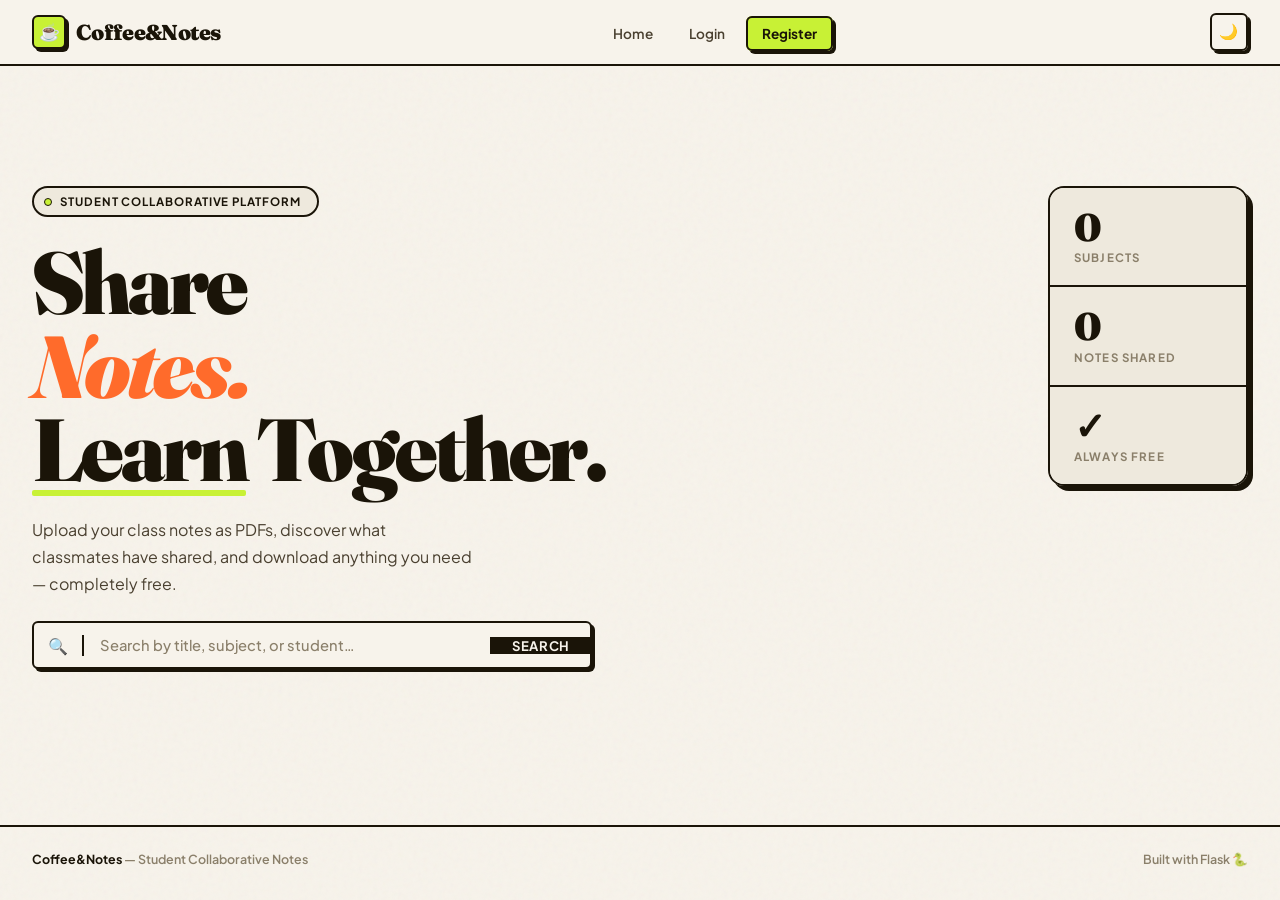
==== commit 536a83d3: "upadte" ====
--- a/templates/index.html
+++ b/templates/index.html
@@ -105,7 +105,7 @@
 
 <button class="scroll-top" id="scrollTop" aria-label="Back to top">↑</button>
 
-<script>const DATA = {{ data|tojson }};</script>
+<script>const DATA = {{ data|tojson }}; DATA.current_page = 'home';</script>
 <script src="/static/script.js"></script>
 
 <script>
--- a/static/style.css
+++ b/static/style.css
@@ -58,20 +58,23 @@
 
 /* Dark mode */
 [data-theme="dark"] {
-  --paper:   #141209;
-  --paper-2: #1e1a10;
-  --paper-3: #2a2418;
-  --ink:     #f5f0e6;
-  --ink-2:   #c8bfa8;
-  --ink-3:   #7a7060;
+  --paper:   #000000;
+  --paper-2: #0d0d0d;
+  --paper-3: #1a1a1a;
+  --ink:     #ffffff;
+  --ink-2:   #cccccc;
+  --ink-3:   #888888;
 
   --accent:      var(--lime);
   --accent-dk:   var(--lime-dk);
-  --accent-text: #141209;
-
-  --shadow-sm:   3px 3px 0 rgba(200,241,53,0.4);
-  --shadow-md:   5px 5px 0 rgba(200,241,53,0.3);
-  --shadow-lg:   8px 8px 0 rgba(200,241,53,0.2);
+  --accent-text: #000000;
+
+  --stroke:    2px solid #333333;
+  --stroke-lt: 1px solid #222222;
+
+  --shadow-sm:   3px 3px 0 var(--lime);
+  --shadow-md:   5px 5px 0 var(--lime);
+  --shadow-lg:   8px 8px 0 var(--lime);
 }
 
 /* ── Reset ───────────────────────────────────────────────── */
